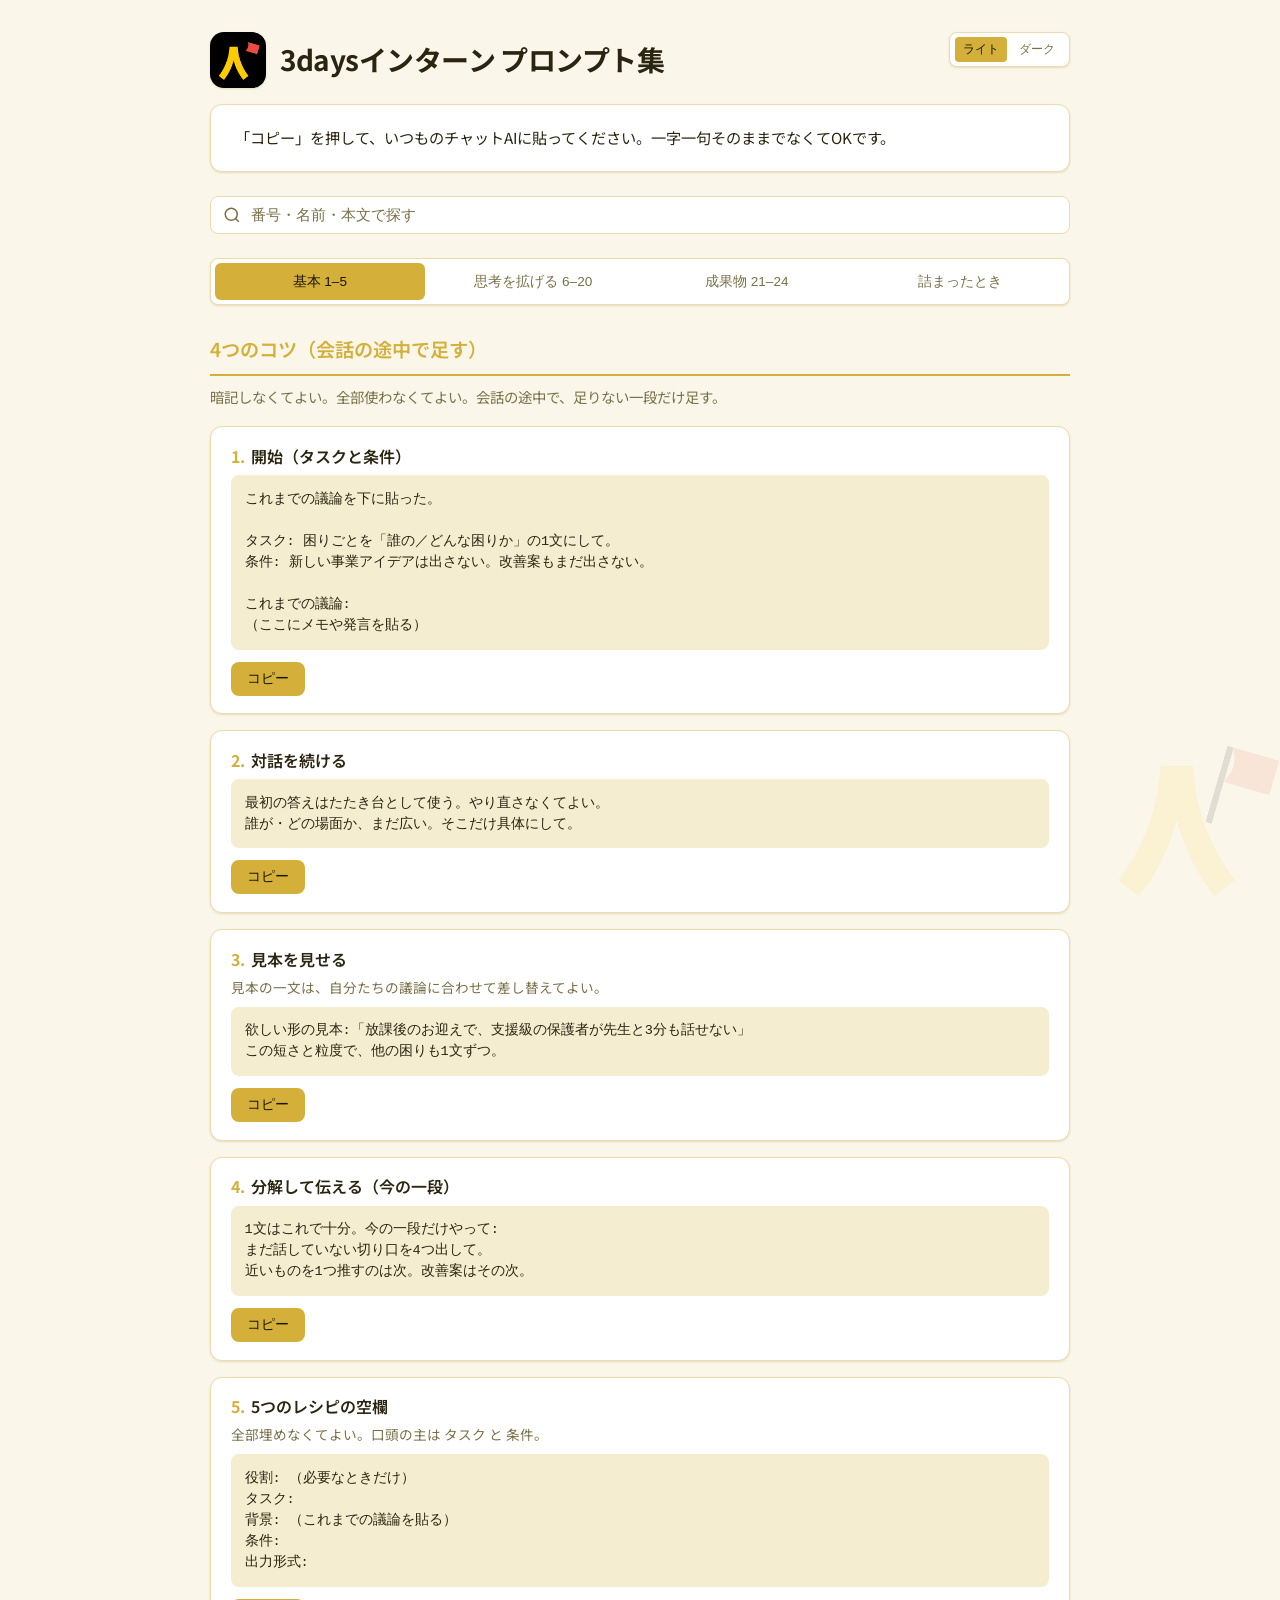
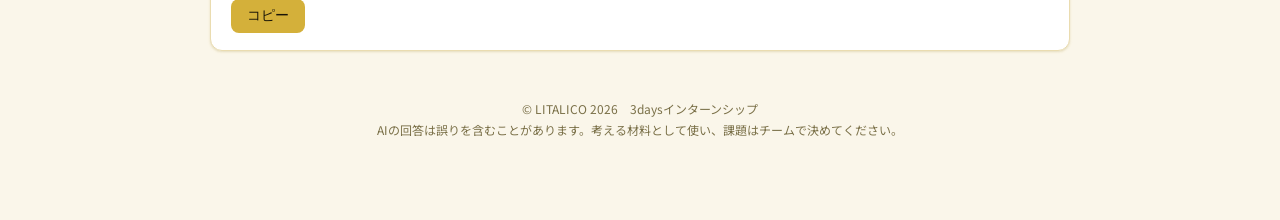
==== docs/index.html @ 6bc012ef "Remove the intern subtitle from the prompt page header. Co-authored-by: Cursor <cursoragent@cursor.c" ====
<!DOCTYPE html>
<html lang="ja">
<head>
  <meta charset="UTF-8">
  <meta name="viewport" content="width=device-width, initial-scale=1">
  <title>LITALICO 3daysインターン プロンプト集</title>
  <link rel="icon" href="assets/img/mark.png" type="image/png">
  <link rel="apple-touch-icon" href="assets/img/mark.png">
  <link rel="preconnect" href="https://fonts.googleapis.com">
  <link rel="preconnect" href="https://fonts.gstatic.com" crossorigin>
  <link href="https://fonts.googleapis.com/css2?family=Noto+Sans+JP:wght@400;500;600;700&display=swap" rel="stylesheet">
  <link rel="stylesheet" href="assets/css/style.css">
</head>
<body>
  <img class="ashirai" src="assets/img/mark.png" alt="" aria-hidden="true">
  <div class="container">
    <header class="page-header">
      <div class="brand">
        <img class="brand-mark" src="assets/img/mark.png" width="56" height="56" alt="">
        <div>
          <h1>3daysインターン プロンプト集</h1>
        </div>
      </div>
      <div class="top-controls">
        <div class="theme-toggle" role="group" aria-label="配色">
          <button type="button" id="theme-light" class="active" aria-pressed="true">ライト</button>
          <button type="button" id="theme-dark" aria-pressed="false">ダーク</button>
        </div>
      </div>
    </header>

    <div class="intro">
      「コピー」を押して、いつものチャットAIに貼ってください。一字一句そのままでなくてOKです。
    </div>

    <div class="search-bar">
      <input id="search-input" type="search" placeholder="番号・名前・本文で探す" autocomplete="off">
    </div>

    <nav class="tab-nav" role="tablist">
      <button type="button" id="tab-basic" class="active" role="tab" aria-selected="true">基本 1–5</button>
      <button type="button" id="tab-think" role="tab" aria-selected="false">思考を拡げる 6–20</button>
      <button type="button" id="tab-output" role="tab" aria-selected="false">成果物 21–24</button>
      <button type="button" id="tab-stuck" role="tab" aria-selected="false">詰まったとき</button>
    </nav>

    <section id="panel-basic" class="tab-panel active" role="tabpanel">
      <h2>4つのコツ（会話の途中で足す）</h2>
      <p class="lede">暗記しなくてよい。全部使わなくてよい。会話の途中で、足りない一段だけ足す。</p>

      <article class="prompt-block">
        <div class="prompt-title"><span class="prompt-num">1.</span>開始（タスクと条件）</div>
        <pre class="prompt-text" data-prompt="1">これまでの議論を下に貼った。

タスク: 困りごとを「誰の／どんな困りか」の1文にして。
条件: 新しい事業アイデアは出さない。改善案もまだ出さない。

これまでの議論:
（ここにメモや発言を貼る）</pre>
        <button type="button" class="copy-btn" data-copy="1">コピー</button>
      </article>

      <article class="prompt-block">
        <div class="prompt-title"><span class="prompt-num">2.</span>対話を続ける</div>
        <pre class="prompt-text" data-prompt="2">最初の答えはたたき台として使う。やり直さなくてよい。
誰が・どの場面か、まだ広い。そこだけ具体にして。</pre>
        <button type="button" class="copy-btn" data-copy="2">コピー</button>
      </article>

      <article class="prompt-block">
        <div class="prompt-title"><span class="prompt-num">3.</span>見本を見せる</div>
        <p class="prompt-note">見本の一文は、自分たちの議論に合わせて差し替えてよい。</p>
        <pre class="prompt-text" data-prompt="3">欲しい形の見本:「放課後のお迎えで、支援級の保護者が先生と3分も話せない」
この短さと粒度で、他の困りも1文ずつ。</pre>
        <button type="button" class="copy-btn" data-copy="3">コピー</button>
      </article>

      <article class="prompt-block">
        <div class="prompt-title"><span class="prompt-num">4.</span>分解して伝える（今の一段）</div>
        <pre class="prompt-text" data-prompt="4">1文はこれで十分。今の一段だけやって:
まだ話していない切り口を4つ出して。
近いものを1つ推すのは次。改善案はその次。</pre>
        <button type="button" class="copy-btn" data-copy="4">コピー</button>
      </article>

      <article class="prompt-block">
        <div class="prompt-title"><span class="prompt-num">5.</span>5つのレシピの空欄</div>
        <p class="prompt-note">全部埋めなくてよい。口頭の主は タスク と 条件。</p>
        <pre class="prompt-text" data-prompt="5">役割: （必要なときだけ）
タスク:
背景: （これまでの議論を貼る）
条件:
出力形式:</pre>
        <button type="button" class="copy-btn" data-copy="5">コピー</button>
      </article>
    </section>

    <section id="panel-think" class="tab-panel" role="tabpanel">
      <h2>① 思考を拡げる</h2>
      <p class="lede">今ほしい一段だけ。全部使わなくてよい。<strong>太字が投影と同じ本丸。</strong> その下は、同じ趣旨で一段足すとき用。</p>

      <h3 class="group-title">A. 切り口を広げる</h3>
      <p class="lede">視点を広げる。まだ話していない切り口を出す。事業アイデアは出さない。</p>

      <article class="prompt-block">
        <div class="prompt-title"><span class="prompt-num">6.</span>切り口を広げる（①-A）【投影と同じ】</div>
        <pre class="prompt-text" data-prompt="6">これまでの議論:
（ここにメモや発言を貼る）

お願い:
1. 出てきた困りごとを、「誰の、どんな困りか」の1文に書き換えて
2. まだ話していない切り口を4つ出して
3. どれが今日の議論と一番近いか、根拠つきで1つ推して
ただし、新しい事業アイデアはまだ出さないで</pre>
        <button type="button" class="copy-btn" data-copy="6">コピー</button>
      </article>

      <article class="prompt-block">
        <div class="prompt-title"><span class="prompt-num">7.</span>視点を変える</div>
        <p class="prompt-note">同じ困りを、賛成と反対から見る。似た切り口ばかりのときに。</p>
        <pre class="prompt-text" data-prompt="7">この課題仮説について、賛成側と反対側、それぞれの視点から1文ずつ。
事業アイデアは出さないで。</pre>
        <button type="button" class="copy-btn" data-copy="7">コピー</button>
      </article>

      <article class="prompt-block">
        <div class="prompt-title"><span class="prompt-num">8.</span>立場を変える</div>
        <p class="prompt-note">役割は、自分たちの議論に合わせて差し替えてよい。</p>
        <pre class="prompt-text" data-prompt="8">この困りを、「役割A」の視点と「役割B」の視点、2つの立場から1文ずつ。
例: 保護者と先生、本人と家族。事業アイデアは出さないで。</pre>
        <button type="button" class="copy-btn" data-copy="8">コピー</button>
      </article>

      <article class="prompt-block">
        <div class="prompt-title"><span class="prompt-num">9.</span>漏れとダブりを見る</div>
        <p class="prompt-note">切り口を出したあと。近いものはまとめる。</p>
        <pre class="prompt-text" data-prompt="9">今出した切り口は、モレなくダブりなくなっているか確認して。
漏れがあれば指摘して、1つ補って。事業アイデアは出さないで。</pre>
        <button type="button" class="copy-btn" data-copy="9">コピー</button>
      </article>

      <article class="prompt-block">
        <div class="prompt-title"><span class="prompt-num">10.</span>一段深く聞く</div>
        <p class="prompt-note">1文はできたが、まだ薄いとき。</p>
        <pre class="prompt-text" data-prompt="10">今の困りについて、重要な点をさらに掘り下げて。
見落としている細部やニュアンスも。事業アイデアは出さないで。</pre>
        <button type="button" class="copy-btn" data-copy="10">コピー</button>
      </article>

      <h3 class="group-title">B. 案を疑う</h3>
      <p class="lede">弱点を先に指摘する。改善案は、指摘のあと。</p>

      <article class="prompt-block">
        <div class="prompt-title"><span class="prompt-num">11.</span>自分たちの案を疑う（①-B）【投影と同じ】</div>
        <pre class="prompt-text" data-prompt="11">いまの課題仮説: （1〜3行）

次の観点で弱点を指摘して。改善案は、指摘のあと別項で。
- 誰の困りかがぼやけていないか
- 検証できない前提はどれか</pre>
        <button type="button" class="copy-btn" data-copy="11">コピー</button>
      </article>

      <article class="prompt-block">
        <div class="prompt-title"><span class="prompt-num">12.</span>前提を洗い出す</div>
        <p class="prompt-note">一般論に見え始めたとき。通用する範囲を先に出す。</p>
        <pre class="prompt-text" data-prompt="12">この回答が成立するために、暗黙の前提となっている条件や、適用範囲の限界があれば指摘して。
事業アイデアは出さないで。</pre>
        <button type="button" class="copy-btn" data-copy="12">コピー</button>
      </article>

      <article class="prompt-block">
        <div class="prompt-title"><span class="prompt-num">13.</span>自分の答えにツッコミを入れる</div>
        <p class="prompt-note">自分たちの仮説に、あえて反論する。</p>
        <pre class="prompt-text" data-prompt="13">自分の回答に反論するつもりで考えて。間違いや論理の欠陥があれば指摘して。
改善は、指摘のあと。事業アイデアは出さないで。</pre>
        <button type="button" class="copy-btn" data-copy="13">コピー</button>
      </article>

      <article class="prompt-block">
        <div class="prompt-title"><span class="prompt-num">14.</span>うまくいかないとしたら</div>
        <p class="prompt-note">仮説を進めたときの穴を先に見る。改善案はまだ出さない。</p>
        <pre class="prompt-text" data-prompt="14">この課題仮説を進めたとき、うまくいかないとしたらどこか。
リスクを3つ、根拠つきで。改善案と事業アイデアはまだ出さないで。</pre>
        <button type="button" class="copy-btn" data-copy="14">コピー</button>
      </article>

      <article class="prompt-block">
        <div class="prompt-title"><span class="prompt-num">15.</span>自己採点させる</div>
        <p class="prompt-note">頼んだことに対して、足りない項目だけ直させる。</p>
        <pre class="prompt-text" data-prompt="15">先の回答を、頼んだことごとに0〜5点で自己評価して。
足りない項目があれば、そこだけ直して。事業アイデアは足さないで。</pre>
        <button type="button" class="copy-btn" data-copy="15">コピー</button>
      </article>

      <h3 class="group-title">C. メタプロンプト／逆質問</h3>
      <p class="lede">成果物ではなく、お願いの仕方をAIに考えさせる。体験は プロンプト18。質問は2問で止めてよい。</p>

      <article class="prompt-block">
        <div class="prompt-title"><span class="prompt-num">16.</span>メタプロンプト（①-C）【投影と同じ】</div>
        <pre class="prompt-text" data-prompt="16">課題の解像度を上げるためのプロンプトを作って。
事業アイデアはまだ出さないで。</pre>
        <button type="button" class="copy-btn" data-copy="16">コピー</button>
      </article>

      <article class="prompt-block">
        <div class="prompt-title"><span class="prompt-num">17.</span>逆質問（①-C）【投影と同じ】</div>
        <p class="prompt-note">仕様の穴を埋める。AIから人間に質問させる。</p>
        <pre class="prompt-text" data-prompt="17">タスクの完成度を高めるために、ユーザーに聞くべきことがあれば質問して。
1問ずつ待って。</pre>
        <button type="button" class="copy-btn" data-copy="17">コピー</button>
      </article>

      <article class="prompt-block">
        <div class="prompt-title"><span class="prompt-num">18.</span>決める問いを先に聞く（①-C）【投影と同じ・体験はこれ】</div>
        <p class="prompt-note">事業案の前に、次の30分で決める順を出させる。</p>
        <pre class="prompt-text" data-prompt="18">今の議論を、事業アイデアに落とす前に、課題の解像度を上げたい。
次の30分で決めるべき問いを、重要な順に5つ質問して。
1問ずつ待って。私たちが答えたら次の問いに進んで。</pre>
        <button type="button" class="copy-btn" data-copy="18">コピー</button>
      </article>

      <article class="prompt-block">
        <div class="prompt-title"><span class="prompt-num">19.</span>お願い文を書き直させる（①-C）</div>
        <p class="prompt-note">作ったプロンプトは、まだ実行させない。</p>
        <pre class="prompt-text" data-prompt="19">今のお願い文を、課題の解像度を上げる用に書き直して。
タスクと条件を明確に。そのプロンプトはまだ実行しないで。
事業アイデアは入れないで。</pre>
        <button type="button" class="copy-btn" data-copy="19">コピー</button>
      </article>

      <h3 class="group-title">課題を口に出す</h3>
      <p class="lede">①のあとに、仲間へ30秒で言えるか確認する。言えてから②へ。</p>

      <article class="prompt-block">
        <div class="prompt-title"><span class="prompt-num">20.</span>自分の言葉にする</div>
        <pre class="prompt-text" data-prompt="20">この課題仮説を、チームの仲間に30秒で説明するなら、どう言う？
私の言葉で言い直せるように、短い原稿を1つ出して。
専門用語は使わない。事業アイデアは入れない。</pre>
        <button type="button" class="copy-btn" data-copy="20">コピー</button>
      </article>
    </section>

    <section id="panel-output" class="tab-panel" role="tabpanel">
      <h2>② 成果物をまとめる</h2>
      <p class="lede">順番は 調べごと・壁打ち → 骨子 → スライド。ChatGPT の Chat / Work を想定する。生の議論メモのままスライドにしない。1日目の朝からきれいなスライドは頼まない。</p>

      <article class="prompt-block">
        <div class="prompt-title"><span class="prompt-num">21.</span>根拠を出す</div>
        <p class="prompt-note">事実が薄いとき。ないものは「ない」でよい。</p>
        <pre class="prompt-text" data-prompt="21">今の説明を支持する数値や調査結果があれば出して。出典も。
ないものは「ない」と書いて。まだ事業案は出さないで。</pre>
        <button type="button" class="copy-btn" data-copy="21">コピー</button>
      </article>

      <article class="prompt-block">
        <div class="prompt-title"><span class="prompt-num">22.</span>Chat / Work で調べる・壁打ち</div>
        <pre class="prompt-text" data-prompt="22">これまでの議論:
（ここにメモや発言を貼る）

お願い:
このお題について調べて。Deep Research が使えれば使って。
まだ事業案は出さない。事実と出典を先に。
調べたあとに、アイディアの壁打ちをして。切り口と問いを出す。</pre>
        <button type="button" class="copy-btn" data-copy="22">コピー</button>
      </article>

      <article class="prompt-block">
        <div class="prompt-title"><span class="prompt-num">23.</span>Work で骨子を作る</div>
        <pre class="prompt-text" data-prompt="23">上までの調べごとと議論を前提に、Work で最終プレゼンの骨子だけ作って。
スライドはまだ作らない。
- 枚の順
- 各枚で言うこと（1枚1メッセージ）
- 課題 / 論理 / 伝えたいこと
足りない前提があれば、先に質問して。1問ずつ待って。</pre>
        <button type="button" class="copy-btn" data-copy="23">コピー</button>
      </article>

      <article class="prompt-block">
        <div class="prompt-title"><span class="prompt-num">24.</span>Work でスライドを作る</div>
        <p class="prompt-note">骨子が口で言えてから使う。</p>
        <pre class="prompt-text" data-prompt="24">上で固めた骨子で、Work のスライドにして。
骨子の中身は変えずに、見た目だけ整えて。
1枚に文字を詰めすぎない。発表用。</pre>
        <button type="button" class="copy-btn" data-copy="24">コピー</button>
      </article>

      <article class="prompt-block">
        <div class="prompt-title">（応用）プロジェクトで共有する</div>
        <p class="prompt-note">チームの調べごとやチャットを、プロジェクトにまとめる。コンテキストを共有できる。設定の手順は、このセッションではやらない。</p>
      </article>
    </section>

    <section id="panel-stuck" class="tab-panel" role="tabpanel">
      <h2>詰まったとき</h2>
      <ul class="stuck-list">
        <li>
          <div class="stuck-when">出力が長い</div>
          <pre class="prompt-text" data-prompt="s-long">今のを半分の長さにして。今ほしい一段だけ</pre>
          <button type="button" class="copy-btn" data-copy="s-long">コピー</button>
        </li>
        <li>
          <div class="stuck-when">浅い・一般論</div>
          <p class="prompt-note">プロンプト10 一段深く聞く、または プロンプト12 前提を洗い出す</p>
        </li>
        <li>
          <div class="stuck-when">事業案ばかり</div>
          <pre class="prompt-text" data-prompt="s-idea">新しい事業アイデアはまだ出さないで。課題の切り口だけ</pre>
          <button type="button" class="copy-btn" data-copy="s-idea">コピー</button>
        </li>
        <li>
          <div class="stuck-when">一発で終わった</div>
          <p class="prompt-note">プロンプト2 に続けて、プロンプト15 自己採点</p>
        </li>
        <li>
          <div class="stuck-when">何を頼むかわからない</div>
          <p class="prompt-note">プロンプト17 逆質問、または プロンプト18 決める問いを先に聞く</p>
        </li>
        <li>
          <div class="stuck-when">スライドを作り始めた</div>
          <pre class="prompt-text" data-prompt="s-slides">見た目はまだ。骨子（課題と論理）だけ言って</pre>
          <button type="button" class="copy-btn" data-copy="s-slides">コピー</button>
        </li>
        <li>
          <div class="stuck-when">似た切り口ばかり</div>
          <p class="prompt-note">プロンプト7 視点を変える、または プロンプト9 漏れとダブり</p>
        </li>
        <li>
          <div class="stuck-when">意味が追えない</div>
          <pre class="prompt-text" data-prompt="s-explain">これってどういうこと？ 中学生にも分かる言葉で</pre>
          <button type="button" class="copy-btn" data-copy="s-explain">コピー</button>
        </li>
      </ul>
    </section>

    <footer>
      © LITALICO 2026　3daysインターンシップ<br>
      AIの回答は誤りを含むことがあります。考える材料として使い、課題はチームで決めてください。
    </footer>
  </div>

  <script src="assets/js/main.js"></script>
</body>
</html>
---- docs/assets/css/style.css ----
:root {
      --bg: #faf6ea;
      --bg-card: #ffffff;
      --bg-card-hover: #f5edd0;
      --border: #eadcb0;
      --primary: #d4b03a;
      --primary-hover: #c09c28;
      --text: #2a2410;
      --muted: #7a7048;
      --accent: #e8d48a;
      --success: #3d8f6e;
      --btn-text: #1a1508;
      --prompt-bg: #f5edd0;
      --radius: 12px;
      --radius-sm: 8px;
      --shadow: 0 1px 3px rgba(212,176,58,0.18), 0 1px 2px rgba(0,0,0,0.06);
      --shadow-lg: 0 4px 6px -1px rgba(212,176,58,0.2), 0 2px 4px -2px rgba(0,0,0,0.08);
    }
    body.theme-dark {
      --bg: #161410;
      --bg-card: #242018;
      --bg-card-hover: #3a3426;
      --border: #4a4330;
      --primary: #e8c547;
      --primary-hover: #f0d36a;
      --text: #faf6ea;
      --muted: #c4b896;
      --accent: #f5e4a8;
      --success: #7eb89a;
      --btn-text: #1a1508;
      --prompt-bg: rgba(0,0,0,0.2);
      --shadow: 0 4px 6px -1px rgba(0,0,0,0.35), 0 2px 4px -2px rgba(80,64,16,0.25);
      --shadow-lg: 0 10px 15px -3px rgba(0,0,0,0.35), 0 4px 6px -4px rgba(80,64,16,0.25);
    }
    * { box-sizing: border-box; }
    body {
      font-family: "Noto Sans JP", "Hiragino Sans", "Hiragino Kaku Gothic ProN", Meiryo, sans-serif;
      background: var(--bg);
      color: var(--text);
      line-height: 1.7;
      margin: 0;
      padding: 2rem 1rem 5rem;
      min-height: 100vh;
    }
    .container { max-width: 860px; margin: 0 auto; }
    h1 { font-size: 1.75rem; font-weight: 700; margin-bottom: 0.5rem; letter-spacing: -0.02em; }
    .subtitle { color: var(--muted); font-size: 0.95rem; margin-bottom: 0; }
    .intro, .notice {
      background: var(--bg-card);
      border: 1px solid var(--border);
      border-radius: var(--radius);
      padding: 1.25rem 1.5rem;
      margin-bottom: 1.5rem;
      font-size: 0.95rem;
      box-shadow: var(--shadow);
    }
    .notice { border-left: 4px solid var(--primary); }
    .brand {
      display: flex;
      align-items: center;
      gap: 0.85rem;
      min-width: 0;
    }
    .brand-mark {
      width: 56px;
      height: 56px;
      border-radius: 14px;
      object-fit: cover;
      flex-shrink: 0;
      box-shadow: var(--shadow);
      background: #000;
    }
    .ashirai {
      position: fixed;
      right: -24px;
      bottom: -28px;
      width: 220px;
      height: 220px;
      opacity: 0.1;
      pointer-events: none;
      z-index: 0;
      object-fit: contain;
    }
    body.theme-dark .ashirai { opacity: 0.14; }
    .container { position: relative; z-index: 1; }
    h2 {
      font-size: 1.2rem;
      font-weight: 600;
      margin: 0 0 1rem;
      padding-top: 0.25rem;
      color: var(--primary);
      border-bottom: 2px solid var(--primary);
      padding-bottom: 0.5rem;
    }
    .lede { color: var(--muted); font-size: 0.9rem; margin: -0.4rem 0 1rem; }
    h3.group-title {
      font-size: 1.02rem;
      font-weight: 700;
      margin: 1.35rem 0 0.65rem;
      color: var(--text);
    }
    h3.group-title:first-of-type { margin-top: 0.35rem; }
    .map-list { margin: 0.5rem 0 0; padding-left: 1.2rem; }
    .map-list li { margin: 0.2rem 0; }
    .page-header {
      display: flex;
      justify-content: space-between;
      align-items: flex-start;
      gap: 1rem;
      margin-bottom: 1rem;
    }
    .page-header h1 { margin: 0; }
    .top-controls {
      display: flex;
      align-items: center;
      gap: 0.5rem;
      flex-shrink: 0;
    }
    .theme-toggle {
      display: flex;
      gap: 0.25rem;
      padding: 0.25rem 0.35rem;
      background: var(--bg-card);
      border: 1px solid var(--border);
      border-radius: var(--radius-sm);
      box-shadow: var(--shadow);
    }
    .theme-toggle button {
      display: inline-flex;
      align-items: center;
      gap: 0.35rem;
      padding: 0.25rem 0.5rem;
      border: none;
      border-radius: 4px;
      background: transparent;
      color: var(--muted);
      font-size: 0.75rem;
      cursor: pointer;
      transition: all 0.2s;
    }
    .theme-toggle button:hover { color: var(--text); background: var(--bg-card-hover); }
    .theme-toggle button.active { background: var(--primary); color: var(--btn-text); font-weight: 500; }
    .prompt-block {
      background: var(--bg-card);
      border: 1px solid var(--border);
      border-radius: var(--radius);
      padding: 1.1rem 1.25rem;
      margin-bottom: 1rem;
      box-shadow: var(--shadow);
    }
    .prompt-block:hover { border-color: var(--primary); box-shadow: var(--shadow-lg); }
    .prompt-title { font-weight: 600; margin-bottom: 0.35rem; font-size: 1rem; line-height: 1.4; }
    .prompt-num { font-weight: 700; color: var(--primary); margin-right: 0.35rem; }
    .prompt-note { color: var(--muted); font-size: 0.85rem; margin: 0 0 0.5rem; }
    .prompt-text {
      white-space: pre-wrap;
      font-family: "Consolas", "Monaco", "SF Mono", monospace;
      font-size: 0.85rem;
      background: var(--prompt-bg, rgba(0,0,0,0.2));
      padding: 0.85rem;
      border-radius: var(--radius-sm);
      margin: 0.5rem 0;
      overflow-x: auto;
      color: var(--text);
      line-height: 1.55;
    }
    .copy-btn {
      display: inline-flex;
      align-items: center;
      gap: 0.35rem;
      background: var(--primary);
      color: var(--btn-text) !important;
      border: none;
      padding: 0.5rem 1rem;
      border-radius: var(--radius-sm);
      font-size: 0.85rem;
      font-weight: 500;
      cursor: pointer;
      margin-top: 0.25rem;
      transition: all 0.2s;
    }
    .copy-btn:hover { background: var(--primary-hover); transform: translateY(-1px); }
    .copy-btn.copied { background: var(--success); }
    .stuck-list { list-style: none; padding: 0; margin: 0; }
    .stuck-list li {
      background: var(--bg-card);
      border: 1px solid var(--border);
      border-radius: var(--radius);
      padding: 1rem 1.25rem;
      margin-bottom: 0.75rem;
      box-shadow: var(--shadow);
    }
    .stuck-when { font-weight: 600; margin-bottom: 0.4rem; }
    .stuck-list .prompt-text { margin-top: 0.4rem; }
    footer { margin-top: 3rem; font-size: 0.75rem; color: var(--muted); text-align: center; }
    .tab-nav {
      display: flex;
      gap: 0.25rem;
      margin-bottom: 1.5rem;
      padding: 0.25rem;
      background: var(--bg-card);
      border-radius: var(--radius-sm);
      box-shadow: var(--shadow);
      border: 1px solid var(--border);
    }
    .tab-nav button {
      flex: 1;
      padding: 0.6rem 0.7rem;
      border: none;
      border-radius: 6px;
      background: transparent;
      color: var(--muted);
      font-size: 0.85rem;
      font-weight: 500;
      cursor: pointer;
      transition: all 0.2s;
    }
    .tab-nav button:hover { color: var(--text); background: var(--bg-card-hover); }
    .tab-nav button.active { background: var(--primary); color: var(--btn-text); }
    .tab-panel { display: none; }
    .tab-panel.active { display: block; }
    .search-bar { margin-bottom: 1.5rem; }
    .search-bar input {
      width: 100%;
      padding: 0.6rem 1rem 0.6rem 2.5rem;
      font-size: 0.95rem;
      border: 1px solid var(--border);
      border-radius: var(--radius-sm);
      background: var(--bg-card);
      color: var(--text);
      background-image: url("data:image/svg+xml,%3Csvg xmlns='http://www.w3.org/2000/svg' width='18' height='18' viewBox='0 0 24 24' fill='none' stroke='%237a7048' stroke-width='2'%3E%3Ccircle cx='11' cy='11' r='8'/%3E%3Cpath d='m21 21-4.35-4.35'/%3E%3C/svg%3E");
      background-repeat: no-repeat;
      background-position: 0.75rem center;
    }
    .search-bar input::placeholder { color: var(--muted); }
    .search-bar input:focus { outline: none; border-color: var(--primary); }
    body.theme-dark .search-bar input {
      background-image: url("data:image/svg+xml,%3Csvg xmlns='http://www.w3.org/2000/svg' width='18' height='18' viewBox='0 0 24 24' fill='none' stroke='%23c4b896' stroke-width='2'%3E%3Ccircle cx='11' cy='11' r='8'/%3E%3Cpath d='m21 21-4.35-4.35'/%3E%3C/svg%3E");
    }
    .prompt-block.search-hidden, .stuck-list li.search-hidden { display: none !important; }
    @media (max-width: 640px) {
      .page-header { flex-direction: column; align-items: stretch; }
      .top-controls { justify-content: flex-end; }
      .tab-nav { flex-wrap: wrap; }
      .tab-nav button { flex: 1 1 45%; }
      .brand-mark { width: 48px; height: 48px; border-radius: 12px; }
      .ashirai { width: 150px; height: 150px; }
    }
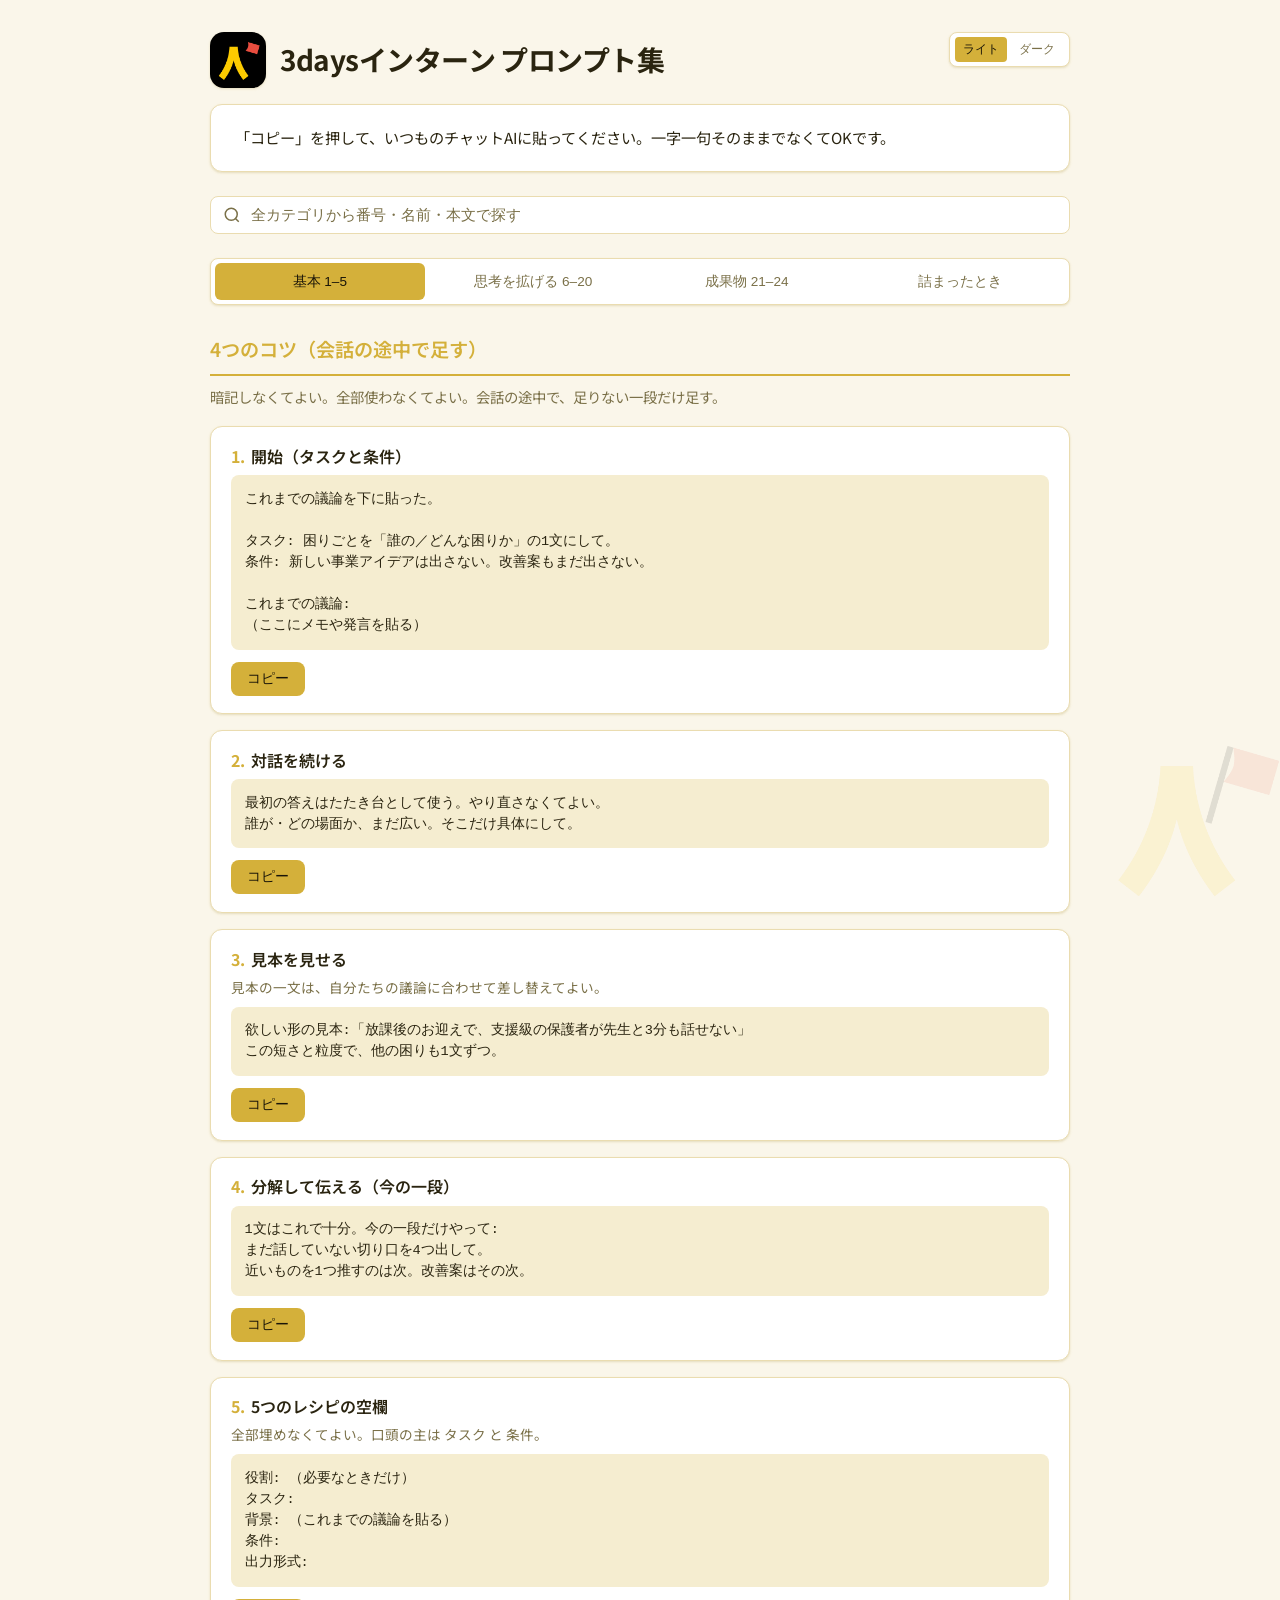
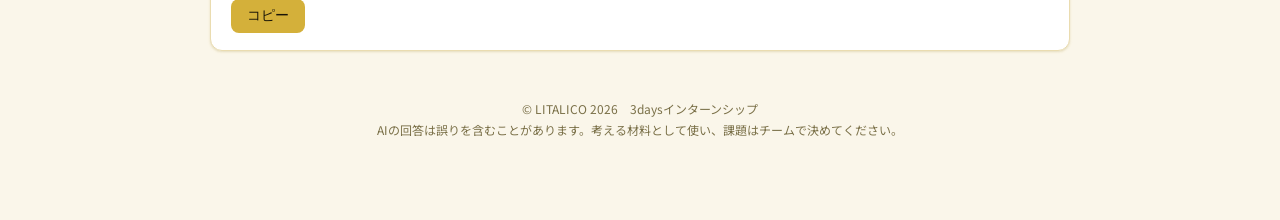
==== commit d2604db0: "Search prompts across every category, not just the open tab. Hits keep their section labels so it is" ====
--- a/docs/index.html
+++ b/docs/index.html
@@ -34,7 +34,7 @@
     </div>
 
     <div class="search-bar">
-      <input id="search-input" type="search" placeholder="番号・名前・本文で探す" autocomplete="off">
+      <input id="search-input" type="search" placeholder="全カテゴリから番号・名前・本文で探す" autocomplete="off">
     </div>
 
     <nav class="tab-nav" role="tablist">
@@ -197,9 +197,12 @@
 
       <article class="prompt-block">
         <div class="prompt-title"><span class="prompt-num">16.</span>メタプロンプト（①-C）【投影と同じ】</div>
-        <pre class="prompt-text" data-prompt="16">課題の解像度を上げるためのプロンプトを作って。
-事業アイデアはまだ出さないで。</pre>
+        <p class="prompt-note">型は 「～するためのプロンプトを作って」。投影の文は、課題の解像度を上げるとき。</p>
+        <pre class="prompt-text" data-prompt="16">課題の解像度を上げるためのプロンプトを作って。</pre>
         <button type="button" class="copy-btn" data-copy="16">コピー</button>
+        <p class="prompt-note">目的を差し替えるとき:</p>
+        <pre class="prompt-text" data-prompt="16b">（やりたいこと）するためのプロンプトを作って。</pre>
+        <button type="button" class="copy-btn" data-copy="16b">コピー</button>
       </article>
 
       <article class="prompt-block">
@@ -313,7 +316,7 @@
         </li>
         <li>
           <div class="stuck-when">何を頼むかわからない</div>
-          <p class="prompt-note">プロンプト17 逆質問、または プロンプト18 決める問いを先に聞く</p>
+          <p class="prompt-note">プロンプト16 メタプロンプト、または プロンプト17 逆質問、または プロンプト18 決める問いを先に聞く</p>
         </li>
         <li>
           <div class="stuck-when">スライドを作り始めた</div>
--- a/docs/assets/css/style.css
+++ b/docs/assets/css/style.css
@@ -219,6 +219,11 @@
     .tab-nav button.active { background: var(--primary); color: var(--btn-text); }
     .tab-panel { display: none; }
     .tab-panel.active { display: block; }
+    body.is-searching .tab-panel { display: none; }
+    body.is-searching .tab-panel.has-hit { display: block; }
+    body.is-searching .tab-nav { opacity: 0.45; pointer-events: none; }
+    h3.group-title.search-hidden,
+    p.lede.search-hidden { display: none !important; }
     .search-bar { margin-bottom: 1.5rem; }
     .search-bar input {
       width: 100%;
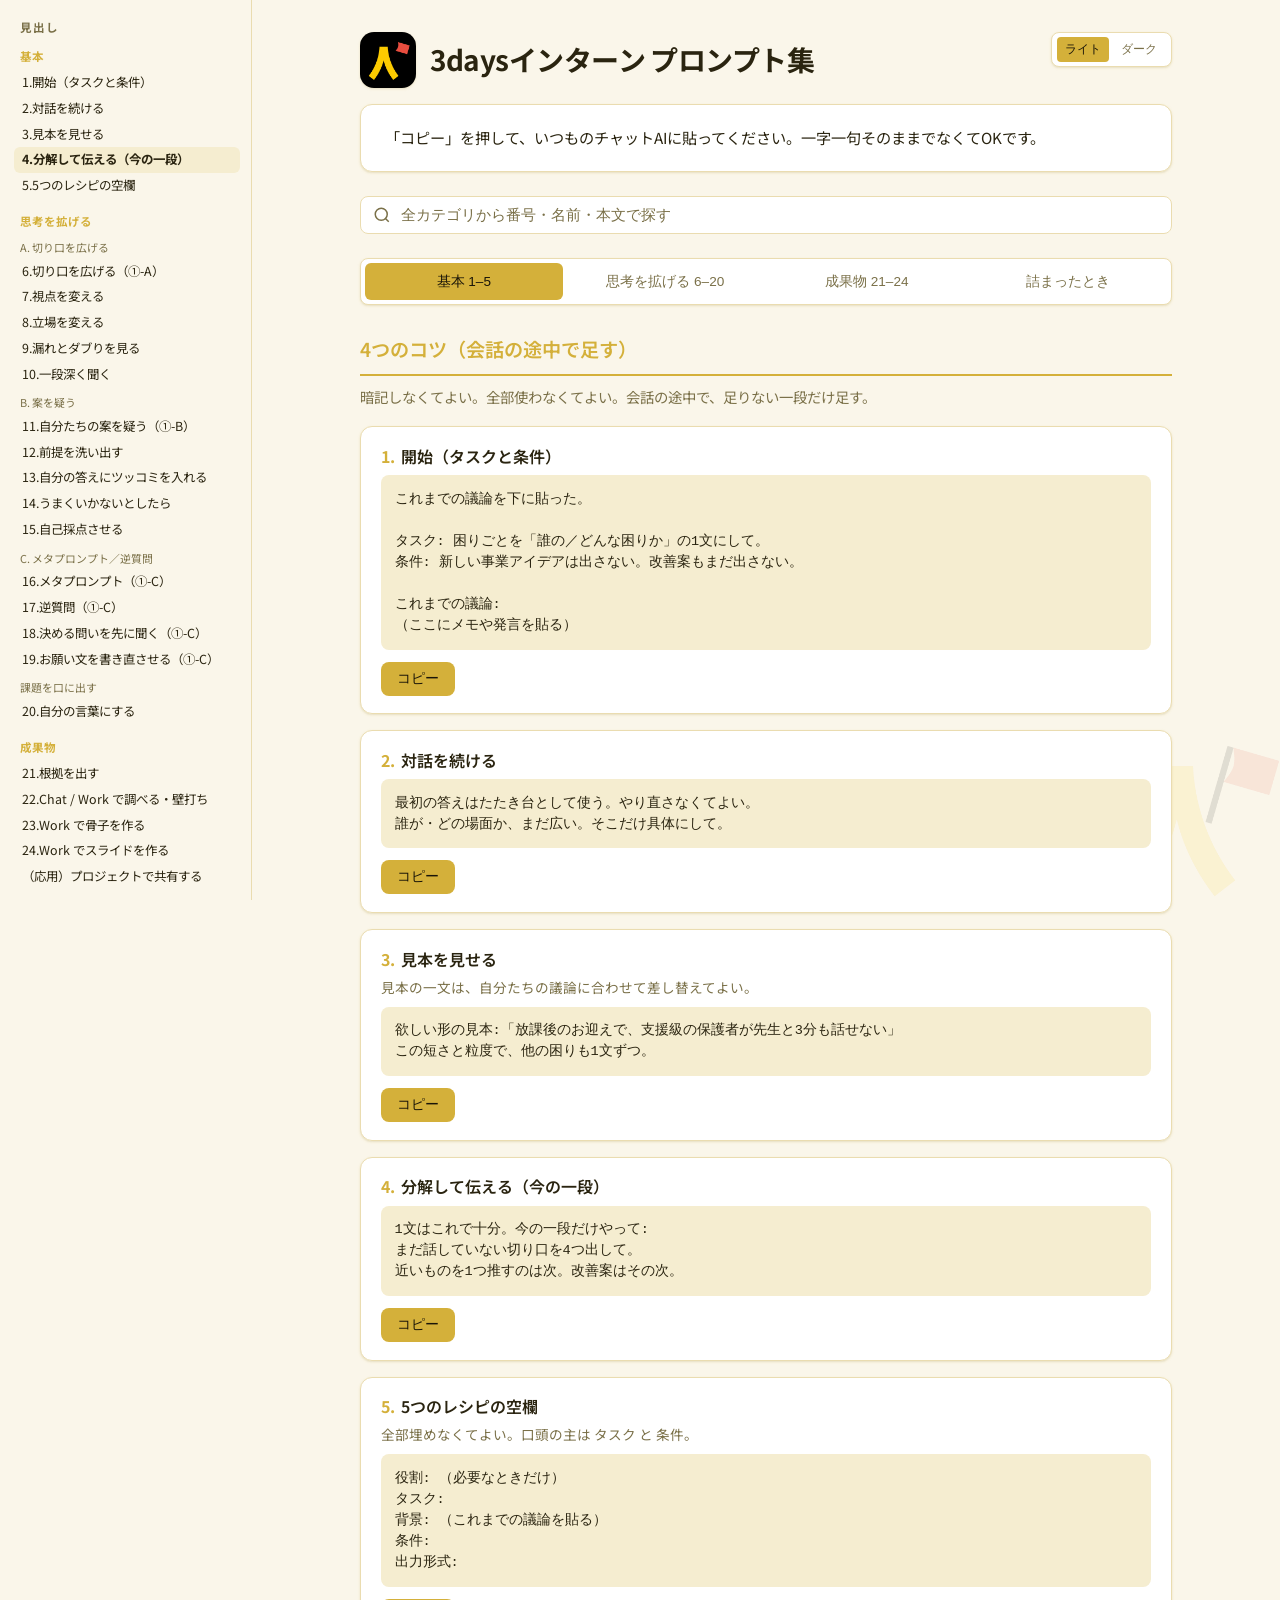
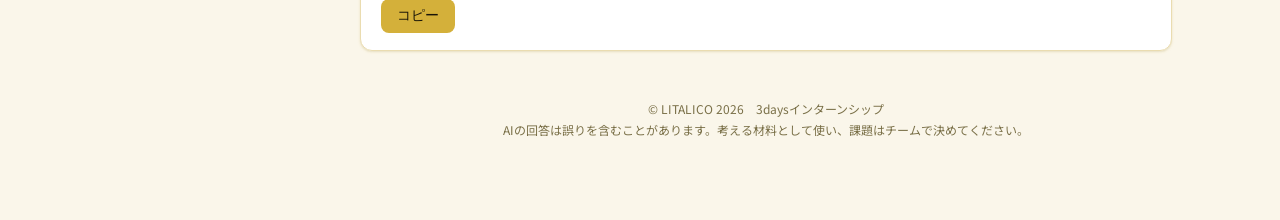
==== commit 31c15905: "Add a left-hand index of every prompt title. Clicking a heading opens that category and jumps to the" ====
--- a/docs/index.html
+++ b/docs/index.html
@@ -9,11 +9,16 @@
   <link rel="preconnect" href="https://fonts.googleapis.com">
   <link rel="preconnect" href="https://fonts.gstatic.com" crossorigin>
   <link href="https://fonts.googleapis.com/css2?family=Noto+Sans+JP:wght@400;500;600;700&display=swap" rel="stylesheet">
-  <link rel="stylesheet" href="assets/css/style.css">
+  <link rel="stylesheet" href="assets/css/style.css?v=20260906d">
 </head>
 <body>
-  <img class="ashirai" src="assets/img/mark.png" alt="" aria-hidden="true">
-  <div class="container">
+  <div class="toc-backdrop" id="toc-backdrop" hidden></div>
+  <div class="page-shell">
+    <nav class="toc" id="toc" aria-label="プロンプト見出し">
+      <div class="toc-head">見出し</div>
+      <div id="toc-list"></div>
+    </nav>
+    <div class="container">
     <header class="page-header">
       <div class="brand">
         <img class="brand-mark" src="assets/img/mark.png" width="56" height="56" alt="">
@@ -26,6 +31,7 @@
           <button type="button" id="theme-light" class="active" aria-pressed="true">ライト</button>
           <button type="button" id="theme-dark" aria-pressed="false">ダーク</button>
         </div>
+        <button type="button" id="toc-toggle" class="toc-toggle" aria-controls="toc" aria-expanded="false">見出し</button>
       </div>
     </header>
 
@@ -339,8 +345,10 @@
       © LITALICO 2026　3daysインターンシップ<br>
       AIの回答は誤りを含むことがあります。考える材料として使い、課題はチームで決めてください。
     </footer>
+    </div>
   </div>
-
-  <script src="assets/js/main.js"></script>
+  <img class="ashirai" src="assets/img/mark.png" alt="" aria-hidden="true">
+
+  <script src="assets/js/main.js?v=20260906d"></script>
 </body>
 </html>
--- a/docs/assets/css/style.css
+++ b/docs/assets/css/style.css
@@ -39,10 +39,99 @@
       color: var(--text);
       line-height: 1.7;
       margin: 0;
-      padding: 2rem 1rem 5rem;
+      padding: 0;
       min-height: 100vh;
     }
-    .container { max-width: 860px; margin: 0 auto; }
+    .page-shell {
+      display: flex;
+      align-items: flex-start;
+      min-height: 100vh;
+    }
+    .toc {
+      position: sticky;
+      top: 0;
+      width: 252px;
+      flex-shrink: 0;
+      height: 100vh;
+      overflow-y: auto;
+      padding: 1.15rem 0.7rem 2rem 0.9rem;
+      border-right: 1px solid var(--border);
+      background: var(--bg);
+      z-index: 4;
+    }
+    .toc-head {
+      font-size: 0.72rem;
+      font-weight: 700;
+      letter-spacing: 0.08em;
+      color: var(--muted);
+      margin: 0 0.35rem 0.55rem;
+    }
+    .toc-group { margin-bottom: 0.35rem; }
+    .toc-group-title {
+      font-size: 0.72rem;
+      font-weight: 700;
+      color: var(--primary);
+      margin: 0.85rem 0.35rem 0.2rem;
+    }
+    .toc-group:first-child .toc-group-title { margin-top: 0.2rem; }
+    .toc-sub {
+      font-size: 0.68rem;
+      color: var(--muted);
+      margin: 0.4rem 0.35rem 0.1rem;
+    }
+    .toc-item {
+      display: block;
+      width: 100%;
+      text-align: left;
+      border: none;
+      background: transparent;
+      color: var(--text);
+      font-family: inherit;
+      font-size: 0.78rem;
+      line-height: 1.35;
+      padding: 0.28rem 0.45rem;
+      border-radius: 6px;
+      cursor: pointer;
+      white-space: nowrap;
+      overflow: hidden;
+      text-overflow: ellipsis;
+    }
+    .toc-item:hover { background: var(--bg-card-hover); }
+    .toc-item.current {
+      background: var(--bg-card-hover);
+      font-weight: 700;
+    }
+    .toc-item.search-hidden,
+    .toc-group.search-hidden,
+    .toc-sub.search-hidden { display: none !important; }
+    .toc-toggle {
+      display: none;
+      border: 1px solid var(--border);
+      background: var(--bg-card);
+      color: var(--text);
+      border-radius: var(--radius-sm);
+      padding: 0.28rem 0.6rem;
+      font-size: 0.78rem;
+      font-weight: 600;
+      cursor: pointer;
+    }
+    .toc-backdrop {
+      display: none;
+      position: fixed;
+      inset: 0;
+      background: rgba(0,0,0,0.28);
+      z-index: 3;
+    }
+    body.toc-open .toc-backdrop { display: block; }
+    .container {
+      position: relative;
+      z-index: 1;
+      flex: 1;
+      min-width: 0;
+      max-width: 860px;
+      margin: 0 auto;
+      padding: 2rem 1.5rem 5rem;
+    }
     h1 { font-size: 1.75rem; font-weight: 700; margin-bottom: 0.5rem; letter-spacing: -0.02em; }
     .subtitle { color: var(--muted); font-size: 0.95rem; margin-bottom: 0; }
     .intro, .notice {
@@ -82,7 +171,6 @@
       object-fit: contain;
     }
     body.theme-dark .ashirai { opacity: 0.14; }
-    .container { position: relative; z-index: 1; }
     h2 {
       font-size: 1.2rem;
       font-weight: 600;
@@ -147,6 +235,7 @@
       padding: 1.1rem 1.25rem;
       margin-bottom: 1rem;
       box-shadow: var(--shadow);
+      scroll-margin-top: 1rem;
     }
     .prompt-block:hover { border-color: var(--primary); box-shadow: var(--shadow-lg); }
     .prompt-title { font-weight: 600; margin-bottom: 0.35rem; font-size: 1rem; line-height: 1.4; }
@@ -189,6 +278,7 @@
       padding: 1rem 1.25rem;
       margin-bottom: 0.75rem;
       box-shadow: var(--shadow);
+      scroll-margin-top: 1rem;
     }
     .stuck-when { font-weight: 600; margin-bottom: 0.4rem; }
     .stuck-list .prompt-text { margin-top: 0.4rem; }
@@ -243,6 +333,22 @@
       background-image: url("data:image/svg+xml,%3Csvg xmlns='http://www.w3.org/2000/svg' width='18' height='18' viewBox='0 0 24 24' fill='none' stroke='%23c4b896' stroke-width='2'%3E%3Ccircle cx='11' cy='11' r='8'/%3E%3Cpath d='m21 21-4.35-4.35'/%3E%3C/svg%3E");
     }
     .prompt-block.search-hidden, .stuck-list li.search-hidden { display: none !important; }
+    @media (max-width: 980px) {
+      .page-shell { display: block; }
+      .toc {
+        position: fixed;
+        left: 0;
+        top: 0;
+        width: min(280px, 86vw);
+        transform: translateX(-110%);
+        transition: transform 0.2s ease;
+        box-shadow: var(--shadow-lg);
+        z-index: 20;
+      }
+      body.toc-open .toc { transform: none; }
+      .toc-toggle { display: inline-flex; }
+      .toc-backdrop { z-index: 19; }
+    }
     @media (max-width: 640px) {
       .page-header { flex-direction: column; align-items: stretch; }
       .top-controls { justify-content: flex-end; }
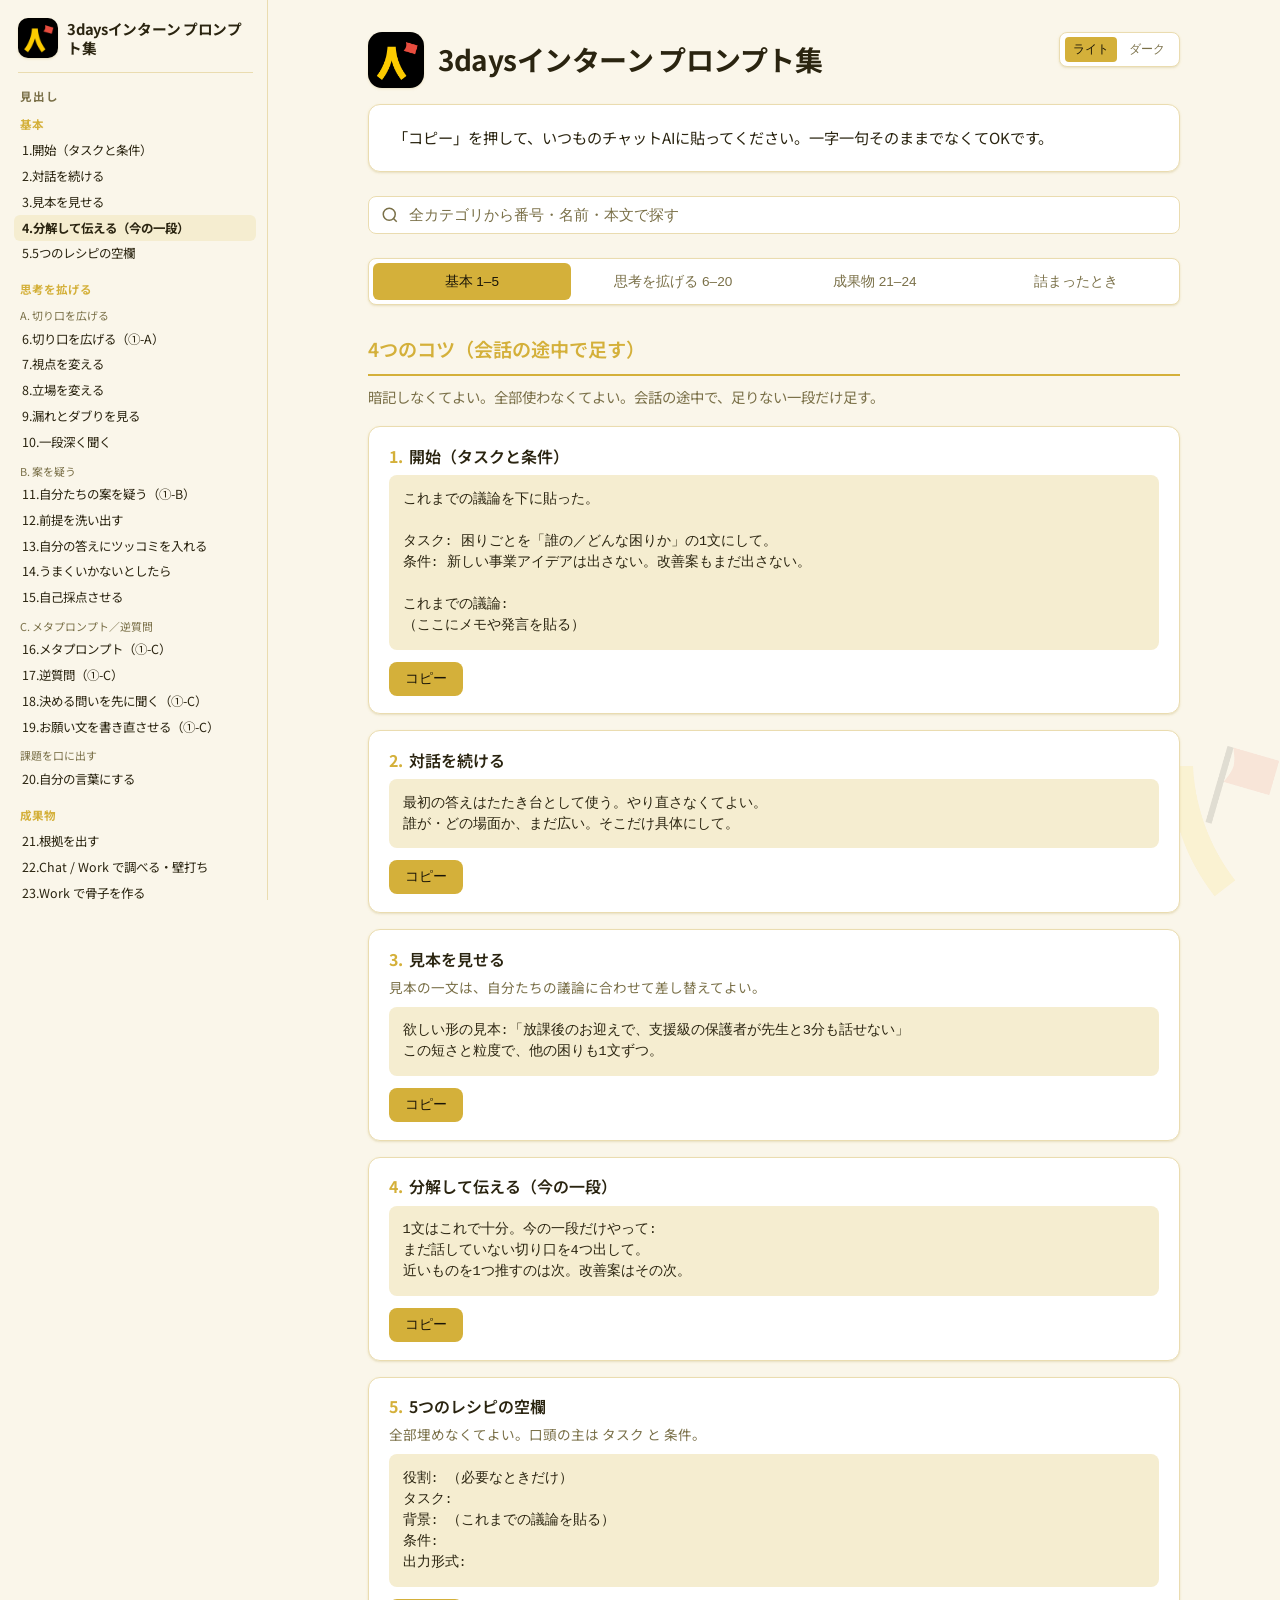
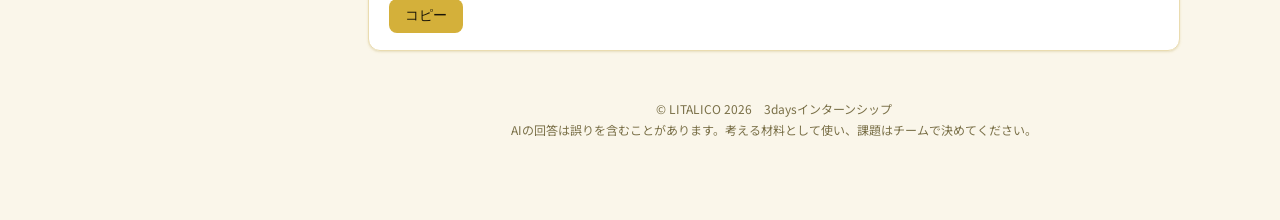
==== commit 510b2113: "Put the mark and title at the top of the sidebar index. Co-authored-by: Cursor <cursoragent@cursor.c" ====
--- a/docs/index.html
+++ b/docs/index.html
@@ -9,12 +9,16 @@
   <link rel="preconnect" href="https://fonts.googleapis.com">
   <link rel="preconnect" href="https://fonts.gstatic.com" crossorigin>
   <link href="https://fonts.googleapis.com/css2?family=Noto+Sans+JP:wght@400;500;600;700&display=swap" rel="stylesheet">
-  <link rel="stylesheet" href="assets/css/style.css?v=20260906d">
+  <link rel="stylesheet" href="assets/css/style.css?v=20260906e">
 </head>
 <body>
   <div class="toc-backdrop" id="toc-backdrop" hidden></div>
   <div class="page-shell">
     <nav class="toc" id="toc" aria-label="プロンプト見出し">
+      <div class="toc-brand">
+        <img class="toc-brand-mark" src="assets/img/mark.png" width="40" height="40" alt="">
+        <div class="toc-brand-title">3daysインターン プロンプト集</div>
+      </div>
       <div class="toc-head">見出し</div>
       <div id="toc-list"></div>
     </nav>
@@ -349,6 +353,6 @@
   </div>
   <img class="ashirai" src="assets/img/mark.png" alt="" aria-hidden="true">
 
-  <script src="assets/js/main.js?v=20260906d"></script>
+  <script src="assets/js/main.js?v=20260906e"></script>
 </body>
 </html>
--- a/docs/assets/css/style.css
+++ b/docs/assets/css/style.css
@@ -50,7 +50,7 @@
     .toc {
       position: sticky;
       top: 0;
-      width: 252px;
+      width: 268px;
       flex-shrink: 0;
       height: 100vh;
       overflow-y: auto;
@@ -58,6 +58,29 @@
       border-right: 1px solid var(--border);
       background: var(--bg);
       z-index: 4;
+    }
+    .toc-brand {
+      display: flex;
+      align-items: center;
+      gap: 0.6rem;
+      margin: 0 0.2rem 0.85rem;
+      padding-bottom: 0.85rem;
+      border-bottom: 1px solid var(--border);
+    }
+    .toc-brand-mark {
+      width: 40px;
+      height: 40px;
+      border-radius: 10px;
+      object-fit: cover;
+      flex-shrink: 0;
+      background: #000;
+      box-shadow: var(--shadow);
+    }
+    .toc-brand-title {
+      font-size: 0.92rem;
+      font-weight: 700;
+      line-height: 1.3;
+      letter-spacing: -0.02em;
     }
     .toc-head {
       font-size: 0.72rem;
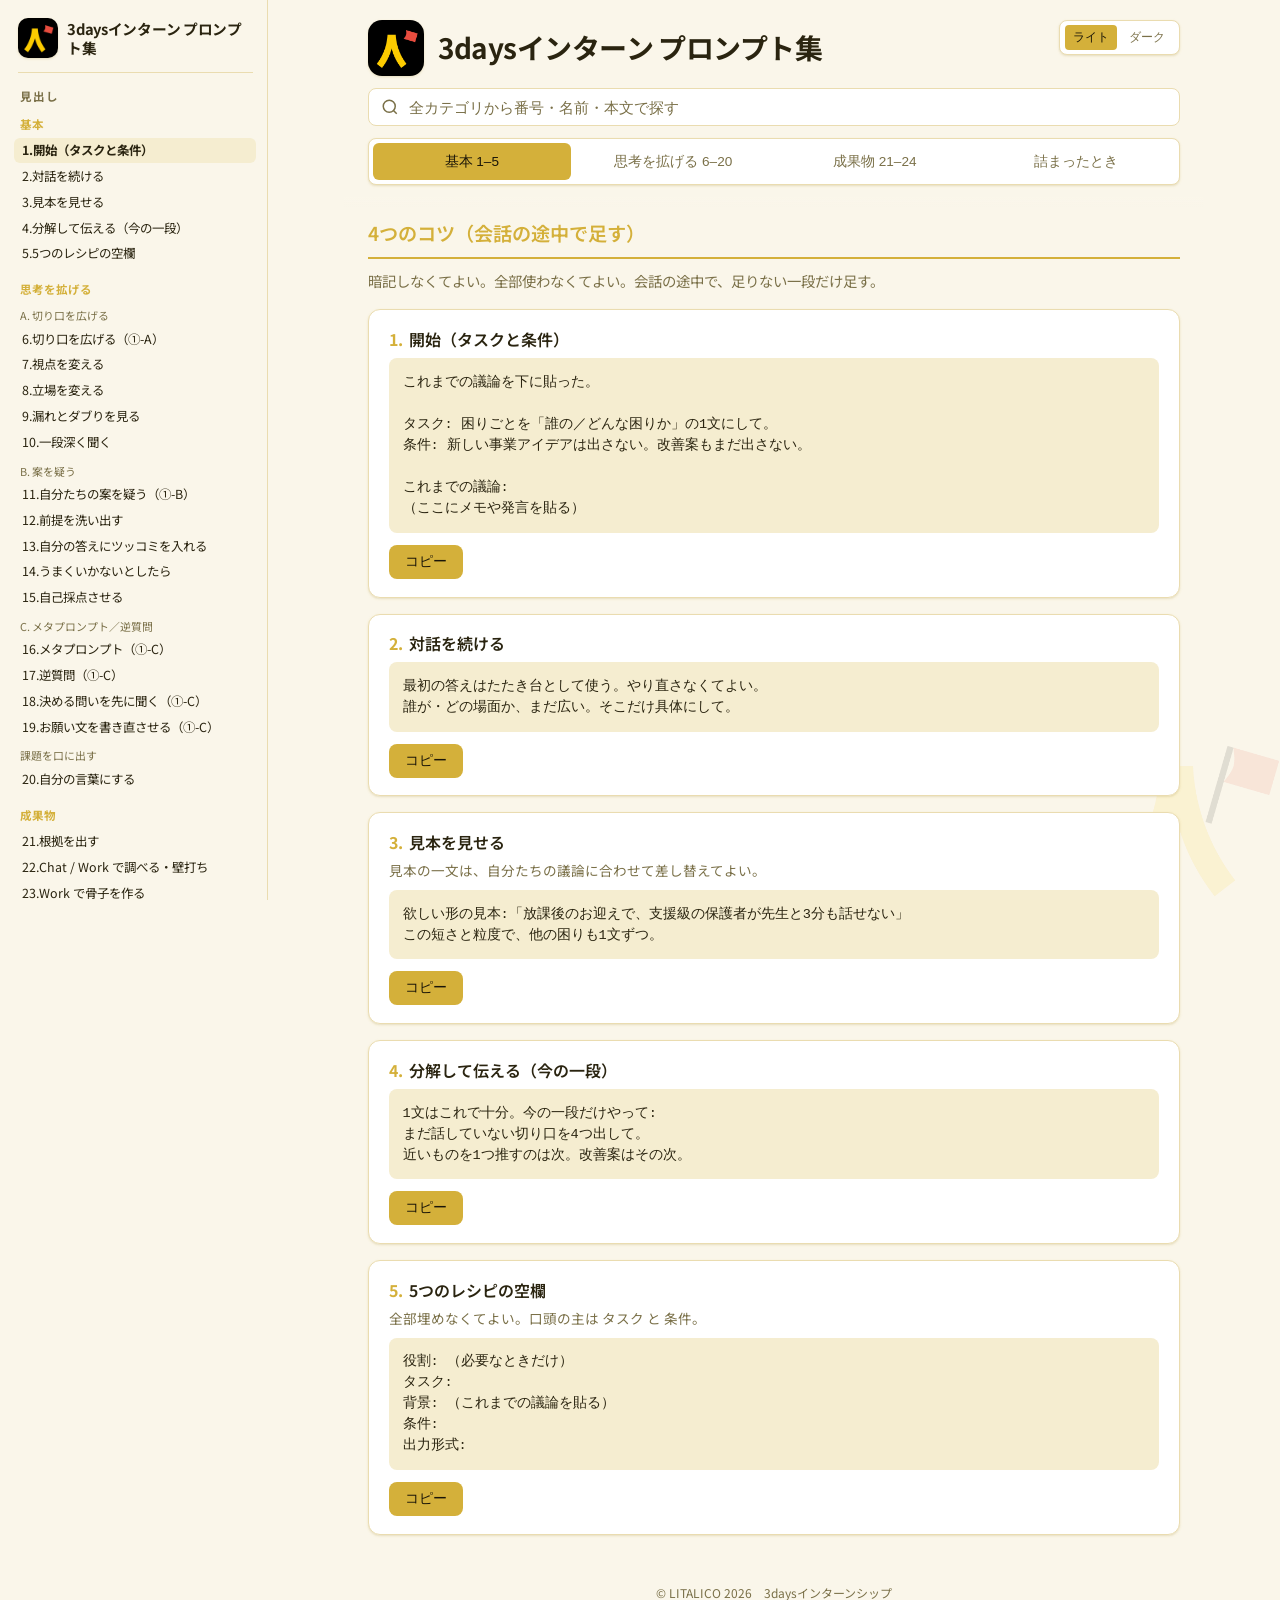
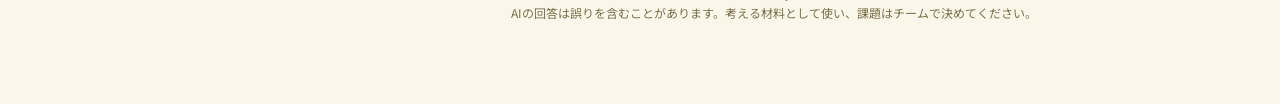
==== commit 824e39b6: "Keep title, theme, search, and tabs visible while scrolling. Co-authored-by: Cursor <cursoragent@cur" ====
--- a/docs/index.html
+++ b/docs/index.html
@@ -9,7 +9,7 @@
   <link rel="preconnect" href="https://fonts.googleapis.com">
   <link rel="preconnect" href="https://fonts.gstatic.com" crossorigin>
   <link href="https://fonts.googleapis.com/css2?family=Noto+Sans+JP:wght@400;500;600;700&display=swap" rel="stylesheet">
-  <link rel="stylesheet" href="assets/css/style.css?v=20260906e">
+  <link rel="stylesheet" href="assets/css/style.css?v=20260906f">
 </head>
 <body>
   <div class="toc-backdrop" id="toc-backdrop" hidden></div>
@@ -23,6 +23,7 @@
       <div id="toc-list"></div>
     </nav>
     <div class="container">
+    <div class="sticky-chrome">
     <header class="page-header">
       <div class="brand">
         <img class="brand-mark" src="assets/img/mark.png" width="56" height="56" alt="">
@@ -39,10 +40,6 @@
       </div>
     </header>
 
-    <div class="intro">
-      「コピー」を押して、いつものチャットAIに貼ってください。一字一句そのままでなくてOKです。
-    </div>
-
     <div class="search-bar">
       <input id="search-input" type="search" placeholder="全カテゴリから番号・名前・本文で探す" autocomplete="off">
     </div>
@@ -53,6 +50,7 @@
       <button type="button" id="tab-output" role="tab" aria-selected="false">成果物 21–24</button>
       <button type="button" id="tab-stuck" role="tab" aria-selected="false">詰まったとき</button>
     </nav>
+    </div>
 
     <section id="panel-basic" class="tab-panel active" role="tabpanel">
       <h2>4つのコツ（会話の途中で足す）</h2>
@@ -353,6 +351,6 @@
   </div>
   <img class="ashirai" src="assets/img/mark.png" alt="" aria-hidden="true">
 
-  <script src="assets/js/main.js?v=20260906e"></script>
+  <script src="assets/js/main.js?v=20260906f"></script>
 </body>
 </html>
--- a/docs/assets/css/style.css
+++ b/docs/assets/css/style.css
@@ -153,7 +153,25 @@
       min-width: 0;
       max-width: 860px;
       margin: 0 auto;
-      padding: 2rem 1.5rem 5rem;
+      padding: 0 1.5rem 5rem;
+    }
+    .sticky-chrome {
+      position: sticky;
+      top: 0;
+      z-index: 5;
+      background: var(--bg);
+      padding: 1.25rem 0 0.75rem;
+      margin-bottom: 0.35rem;
+    }
+    .sticky-chrome::after {
+      content: "";
+      position: absolute;
+      left: -1.5rem;
+      right: -1.5rem;
+      bottom: -10px;
+      height: 10px;
+      background: linear-gradient(var(--bg), transparent);
+      pointer-events: none;
     }
     h1 { font-size: 1.75rem; font-weight: 700; margin-bottom: 0.5rem; letter-spacing: -0.02em; }
     .subtitle { color: var(--muted); font-size: 0.95rem; margin-bottom: 0; }
@@ -198,10 +216,11 @@
       font-size: 1.2rem;
       font-weight: 600;
       margin: 0 0 1rem;
-      padding-top: 0.25rem;
+      padding-top: 0.5rem;
       color: var(--primary);
       border-bottom: 2px solid var(--primary);
       padding-bottom: 0.5rem;
+      scroll-margin-top: calc(var(--sticky-chrome-h, 12rem) + 0.75rem);
     }
     .lede { color: var(--muted); font-size: 0.9rem; margin: -0.4rem 0 1rem; }
     h3.group-title {
@@ -218,7 +237,7 @@
       justify-content: space-between;
       align-items: flex-start;
       gap: 1rem;
-      margin-bottom: 1rem;
+      margin-bottom: 0.75rem;
     }
     .page-header h1 { margin: 0; }
     .top-controls {
@@ -258,7 +277,7 @@
       padding: 1.1rem 1.25rem;
       margin-bottom: 1rem;
       box-shadow: var(--shadow);
-      scroll-margin-top: 1rem;
+      scroll-margin-top: calc(var(--sticky-chrome-h, 12rem) + 0.75rem);
     }
     .prompt-block:hover { border-color: var(--primary); box-shadow: var(--shadow-lg); }
     .prompt-title { font-weight: 600; margin-bottom: 0.35rem; font-size: 1rem; line-height: 1.4; }
@@ -301,7 +320,7 @@
       padding: 1rem 1.25rem;
       margin-bottom: 0.75rem;
       box-shadow: var(--shadow);
-      scroll-margin-top: 1rem;
+      scroll-margin-top: calc(var(--sticky-chrome-h, 12rem) + 0.75rem);
     }
     .stuck-when { font-weight: 600; margin-bottom: 0.4rem; }
     .stuck-list .prompt-text { margin-top: 0.4rem; }
@@ -309,7 +328,7 @@
     .tab-nav {
       display: flex;
       gap: 0.25rem;
-      margin-bottom: 1.5rem;
+      margin-bottom: 0;
       padding: 0.25rem;
       background: var(--bg-card);
       border-radius: var(--radius-sm);
@@ -330,14 +349,14 @@
     }
     .tab-nav button:hover { color: var(--text); background: var(--bg-card-hover); }
     .tab-nav button.active { background: var(--primary); color: var(--btn-text); }
-    .tab-panel { display: none; }
+    .tab-panel { display: none; padding-top: 0.35rem; }
     .tab-panel.active { display: block; }
     body.is-searching .tab-panel { display: none; }
     body.is-searching .tab-panel.has-hit { display: block; }
     body.is-searching .tab-nav { opacity: 0.45; pointer-events: none; }
     h3.group-title.search-hidden,
     p.lede.search-hidden { display: none !important; }
-    .search-bar { margin-bottom: 1.5rem; }
+    .search-bar { margin-bottom: 0.75rem; }
     .search-bar input {
       width: 100%;
       padding: 0.6rem 1rem 0.6rem 2.5rem;
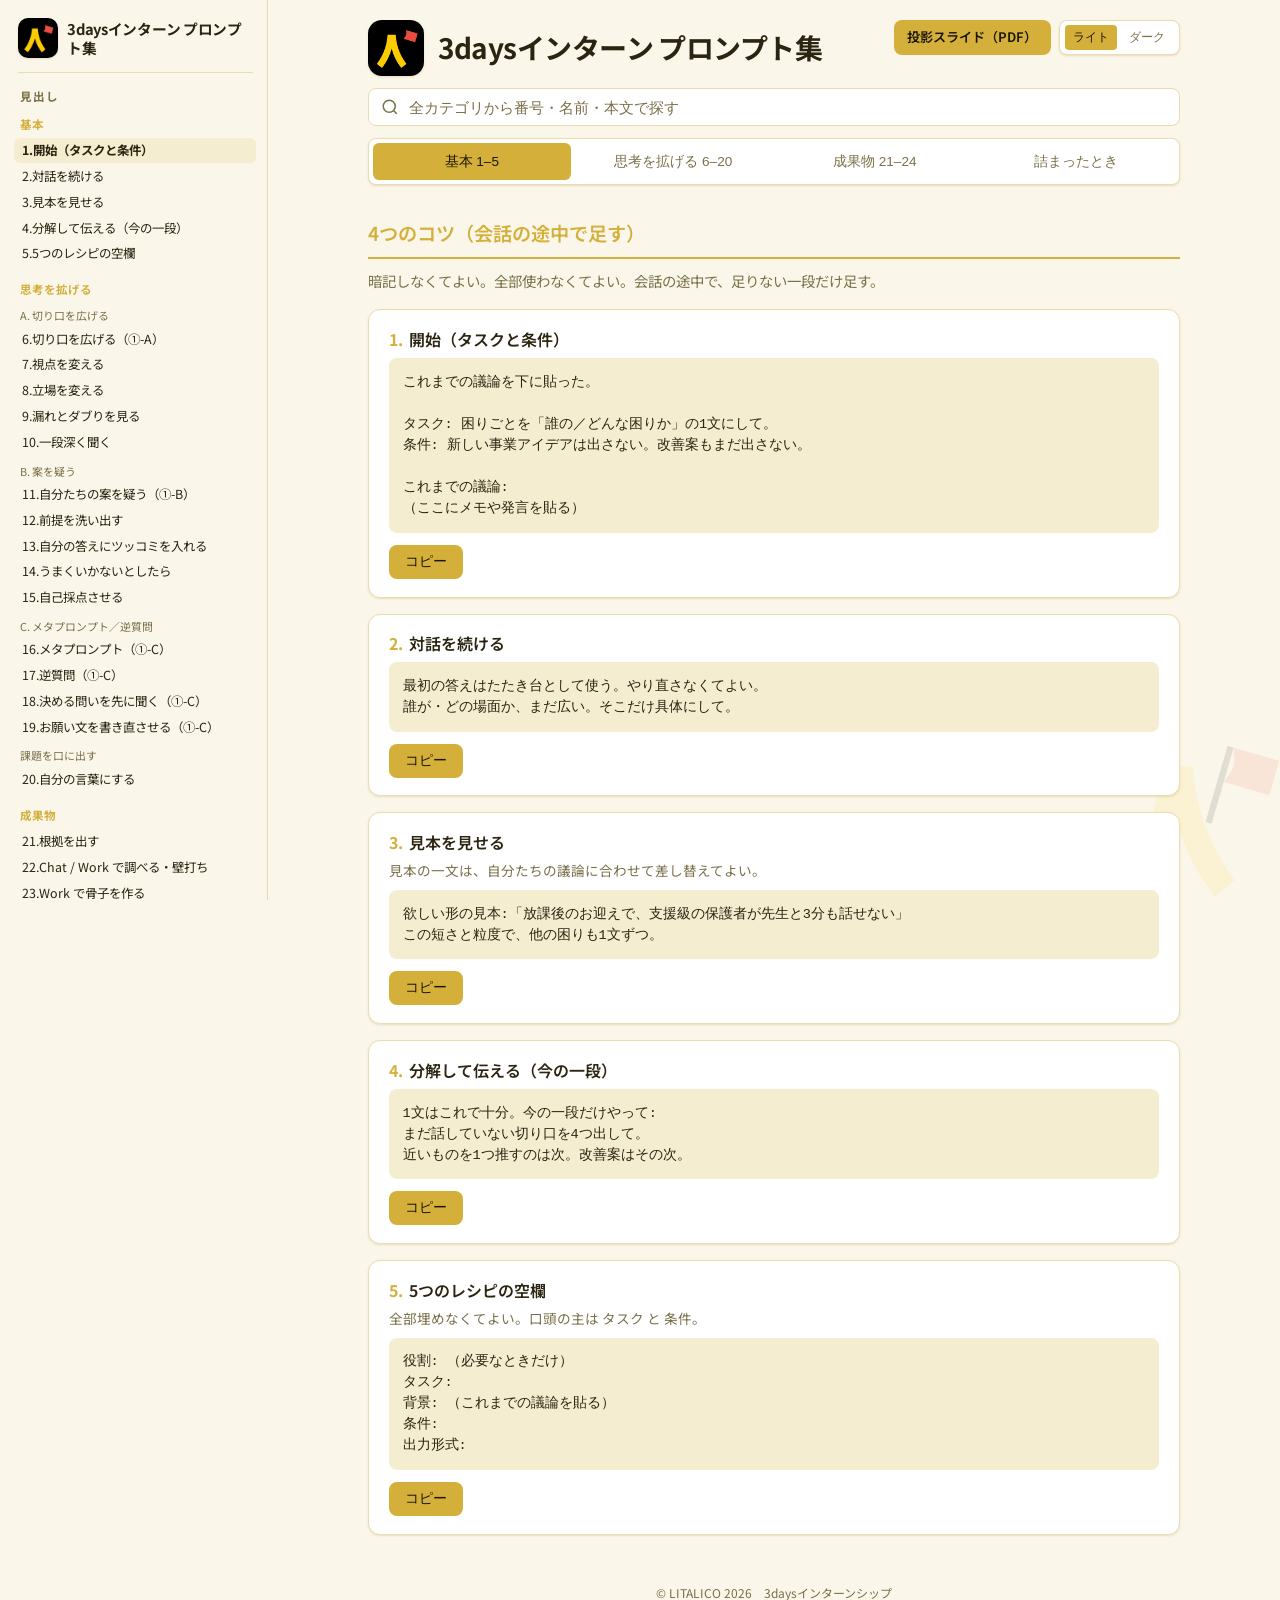
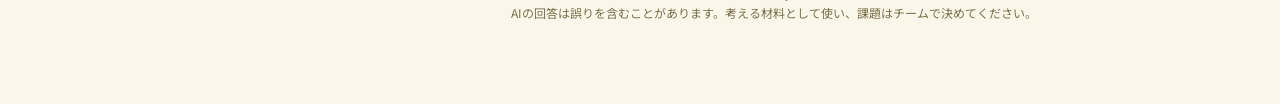
==== commit 6a4c4af3: "Publish the intern projection slides as PDF and link them from the prompt page. Co-authored-by: Curs" ====
--- a/docs/index.html
+++ b/docs/index.html
@@ -9,7 +9,7 @@
   <link rel="preconnect" href="https://fonts.googleapis.com">
   <link rel="preconnect" href="https://fonts.gstatic.com" crossorigin>
   <link href="https://fonts.googleapis.com/css2?family=Noto+Sans+JP:wght@400;500;600;700&display=swap" rel="stylesheet">
-  <link rel="stylesheet" href="assets/css/style.css?v=20260906f">
+  <link rel="stylesheet" href="assets/css/style.css?v=20260906g">
 </head>
 <body>
   <div class="toc-backdrop" id="toc-backdrop" hidden></div>
@@ -32,6 +32,7 @@
         </div>
       </div>
       <div class="top-controls">
+        <a class="slides-link" href="3days-intern-ai-slides.pdf">投影スライド（PDF）</a>
         <div class="theme-toggle" role="group" aria-label="配色">
           <button type="button" id="theme-light" class="active" aria-pressed="true">ライト</button>
           <button type="button" id="theme-dark" aria-pressed="false">ダーク</button>
--- a/docs/assets/css/style.css
+++ b/docs/assets/css/style.css
@@ -185,6 +185,19 @@
       box-shadow: var(--shadow);
     }
     .notice { border-left: 4px solid var(--primary); }
+    .slides-link {
+      display: inline-flex;
+      align-items: center;
+      background: var(--primary);
+      color: var(--btn-text);
+      text-decoration: none;
+      padding: 0.4rem 0.85rem;
+      border-radius: var(--radius-sm);
+      font-size: 0.82rem;
+      font-weight: 600;
+      white-space: nowrap;
+    }
+    .slides-link:hover { background: var(--primary-hover); }
     .brand {
       display: flex;
       align-items: center;
